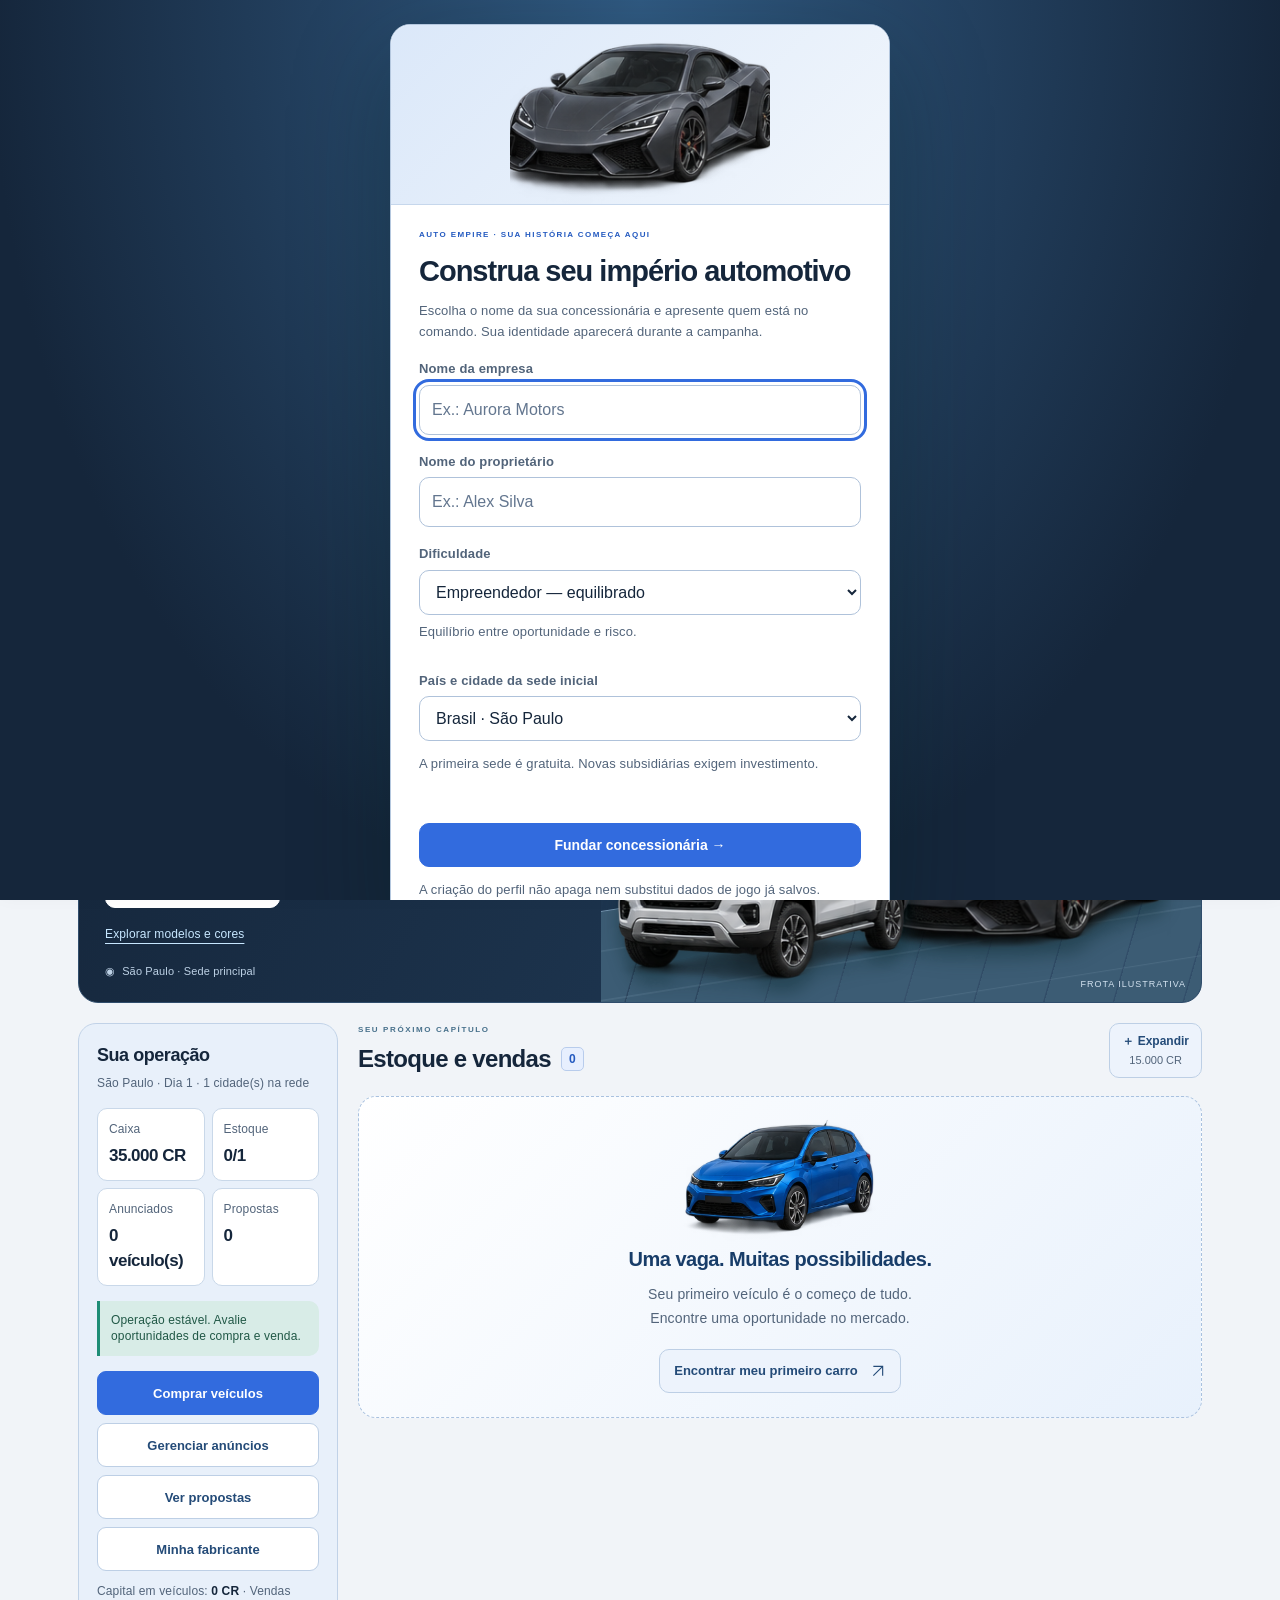
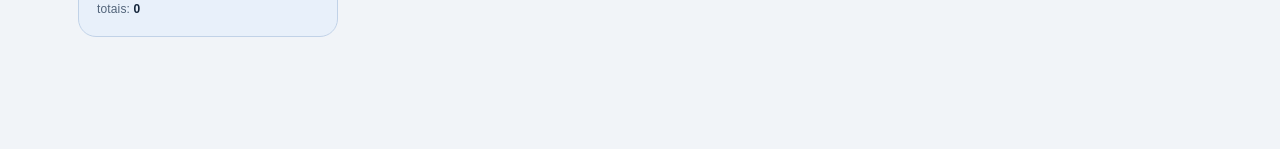
==== index.html @ 56cd92d9 "feat: add guided trading and model-specific painted vehicle collection" ====
<!doctype html>
<html lang="pt-BR">
<head>
  <meta charset="utf-8">
  <meta name="viewport" content="width=device-width,initial-scale=1,viewport-fit=cover">
  <meta name="theme-color" content="#15263b">
  <meta name="ae-release" content="motor-district-6000">
  <meta http-equiv="refresh" content="0;url=./preview/?campaign=main">
  <link rel="manifest" href="./manifest.webmanifest">
  <link rel="apple-touch-icon" href="./icon-192.png">
  <title>Auto Empire Tycoon — Motor District</title>
  <style>
    :root{font-family:system-ui,-apple-system,sans-serif;color:#163538;background:#f4f1e9;color-scheme:light}
    body{margin:0;min-height:100dvh;display:grid;place-items:center;padding:24px;box-sizing:border-box}
    main{max-width:420px;padding:32px;border:1px solid #d7ded3;border-radius:18px;background:#fffdf7}
    p{line-height:1.6;color:#55715a}a{display:inline-flex;align-items:center;min-height:44px;padding:0 18px;border-radius:9px;background:#bb5039;color:#fff;text-decoration:none}
  </style>
  <script>location.replace(new URL('./preview/?campaign=main', location.href).href);</script>
</head>
<body>
  <main><h1>Auto Empire</h1><p>Sua concessionária está pronta. Entre para continuar a campanha.</p><a href="./preview/?campaign=main">Entrar no jogo</a></main>
</body>
</html>
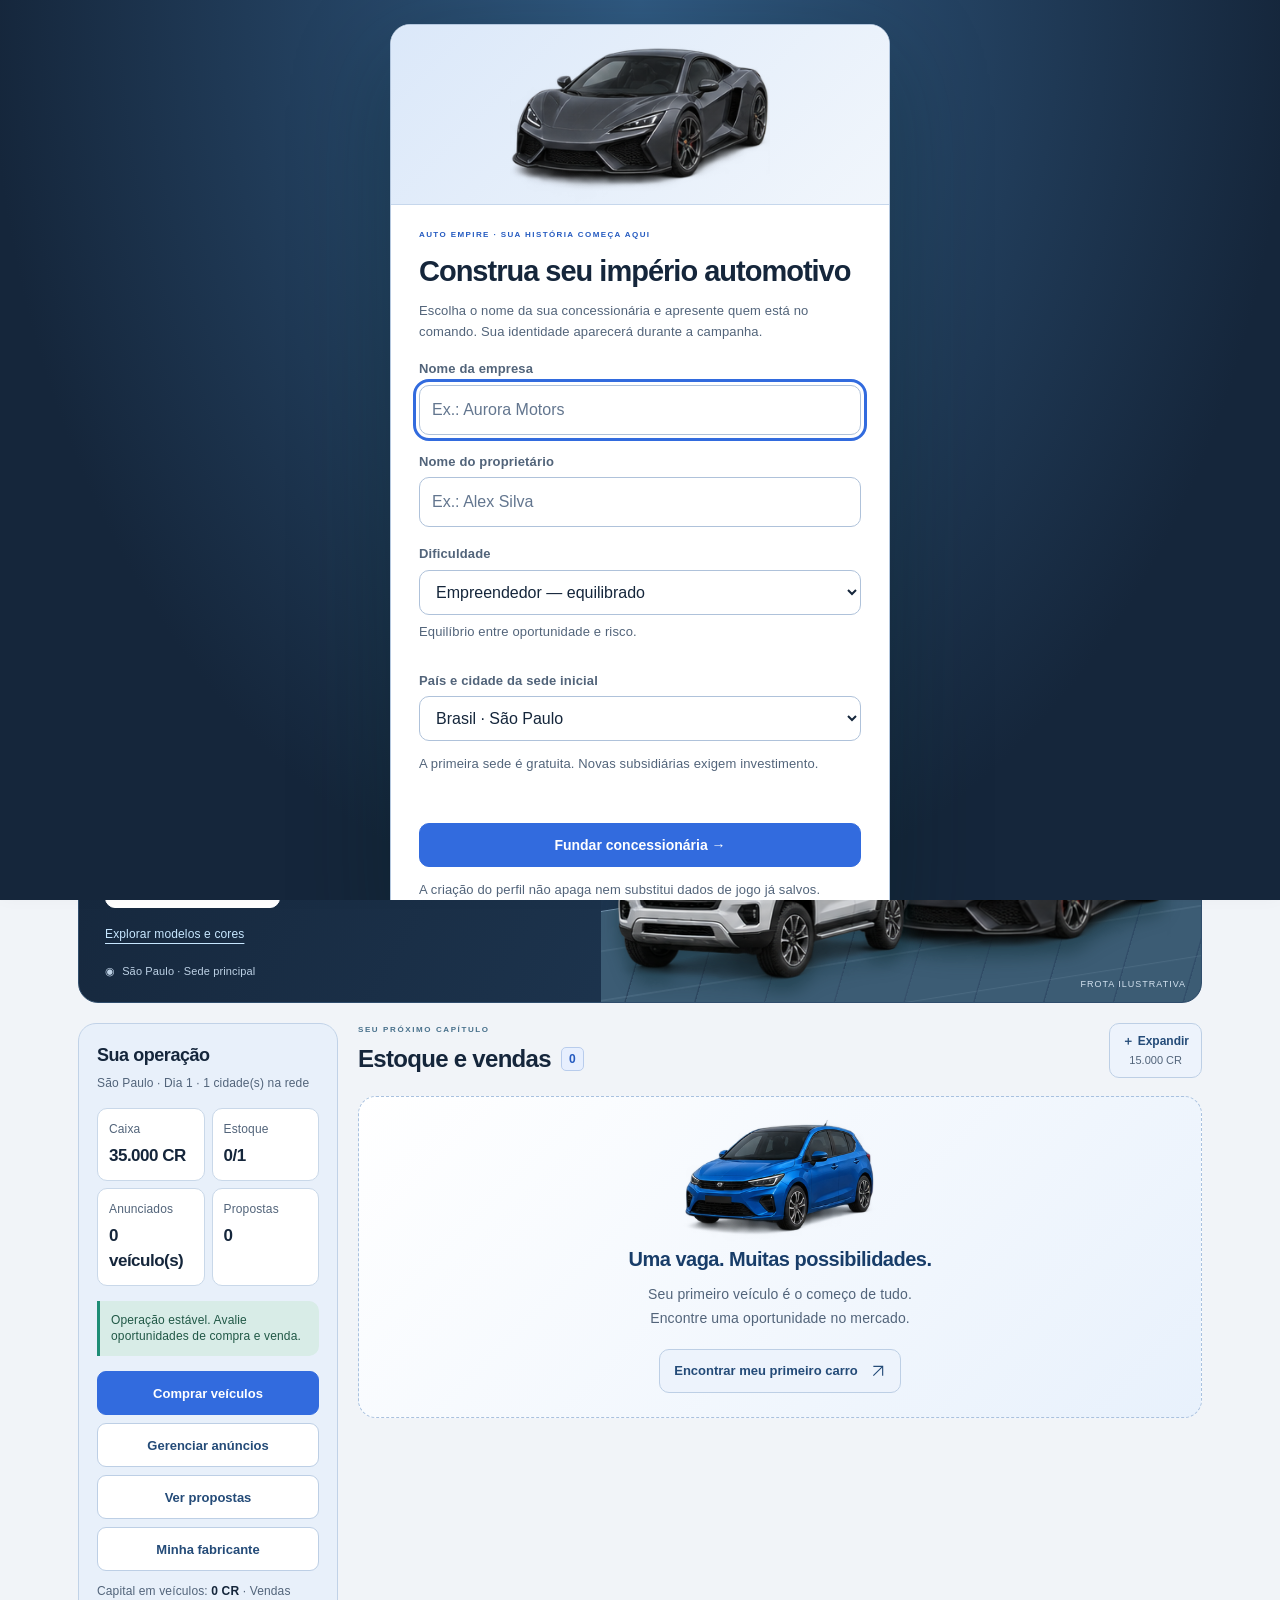
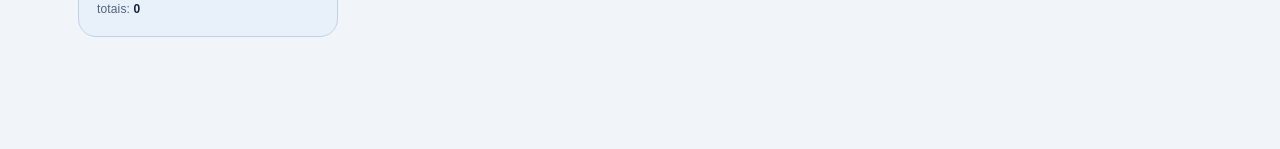
==== commit 7b4df763: "feat: complete 32-model painted collection and reorganize mobile management" ====
--- a/index.html
+++ b/index.html
@@ -4,16 +4,16 @@
   <meta charset="utf-8">
   <meta name="viewport" content="width=device-width,initial-scale=1,viewport-fit=cover">
   <meta name="theme-color" content="#15263b">
-  <meta name="ae-release" content="motor-district-6000">
+  <meta name="ae-release" content="motor-district-9000">
   <meta http-equiv="refresh" content="0;url=./preview/?campaign=main">
   <link rel="manifest" href="./manifest.webmanifest">
   <link rel="apple-touch-icon" href="./icon-192.png">
   <title>Auto Empire Tycoon — Motor District</title>
   <style>
-    :root{font-family:system-ui,-apple-system,sans-serif;color:#163538;background:#f4f1e9;color-scheme:light}
+    :root{font-family:system-ui,-apple-system,sans-serif;color:#15263b;background:#f1f4f8;color-scheme:light}
     body{margin:0;min-height:100dvh;display:grid;place-items:center;padding:24px;box-sizing:border-box}
-    main{max-width:420px;padding:32px;border:1px solid #d7ded3;border-radius:18px;background:#fffdf7}
-    p{line-height:1.6;color:#55715a}a{display:inline-flex;align-items:center;min-height:44px;padding:0 18px;border-radius:9px;background:#bb5039;color:#fff;text-decoration:none}
+    main{max-width:420px;padding:32px;border:1px solid #d8e1ec;border-radius:18px;background:#ffffff}
+    p{line-height:1.6;color:#607087}a{display:inline-flex;align-items:center;min-height:44px;padding:0 18px;border-radius:9px;background:#326bde;color:#fff;text-decoration:none}
   </style>
   <script>location.replace(new URL('./preview/?campaign=main', location.href).href);</script>
 </head>
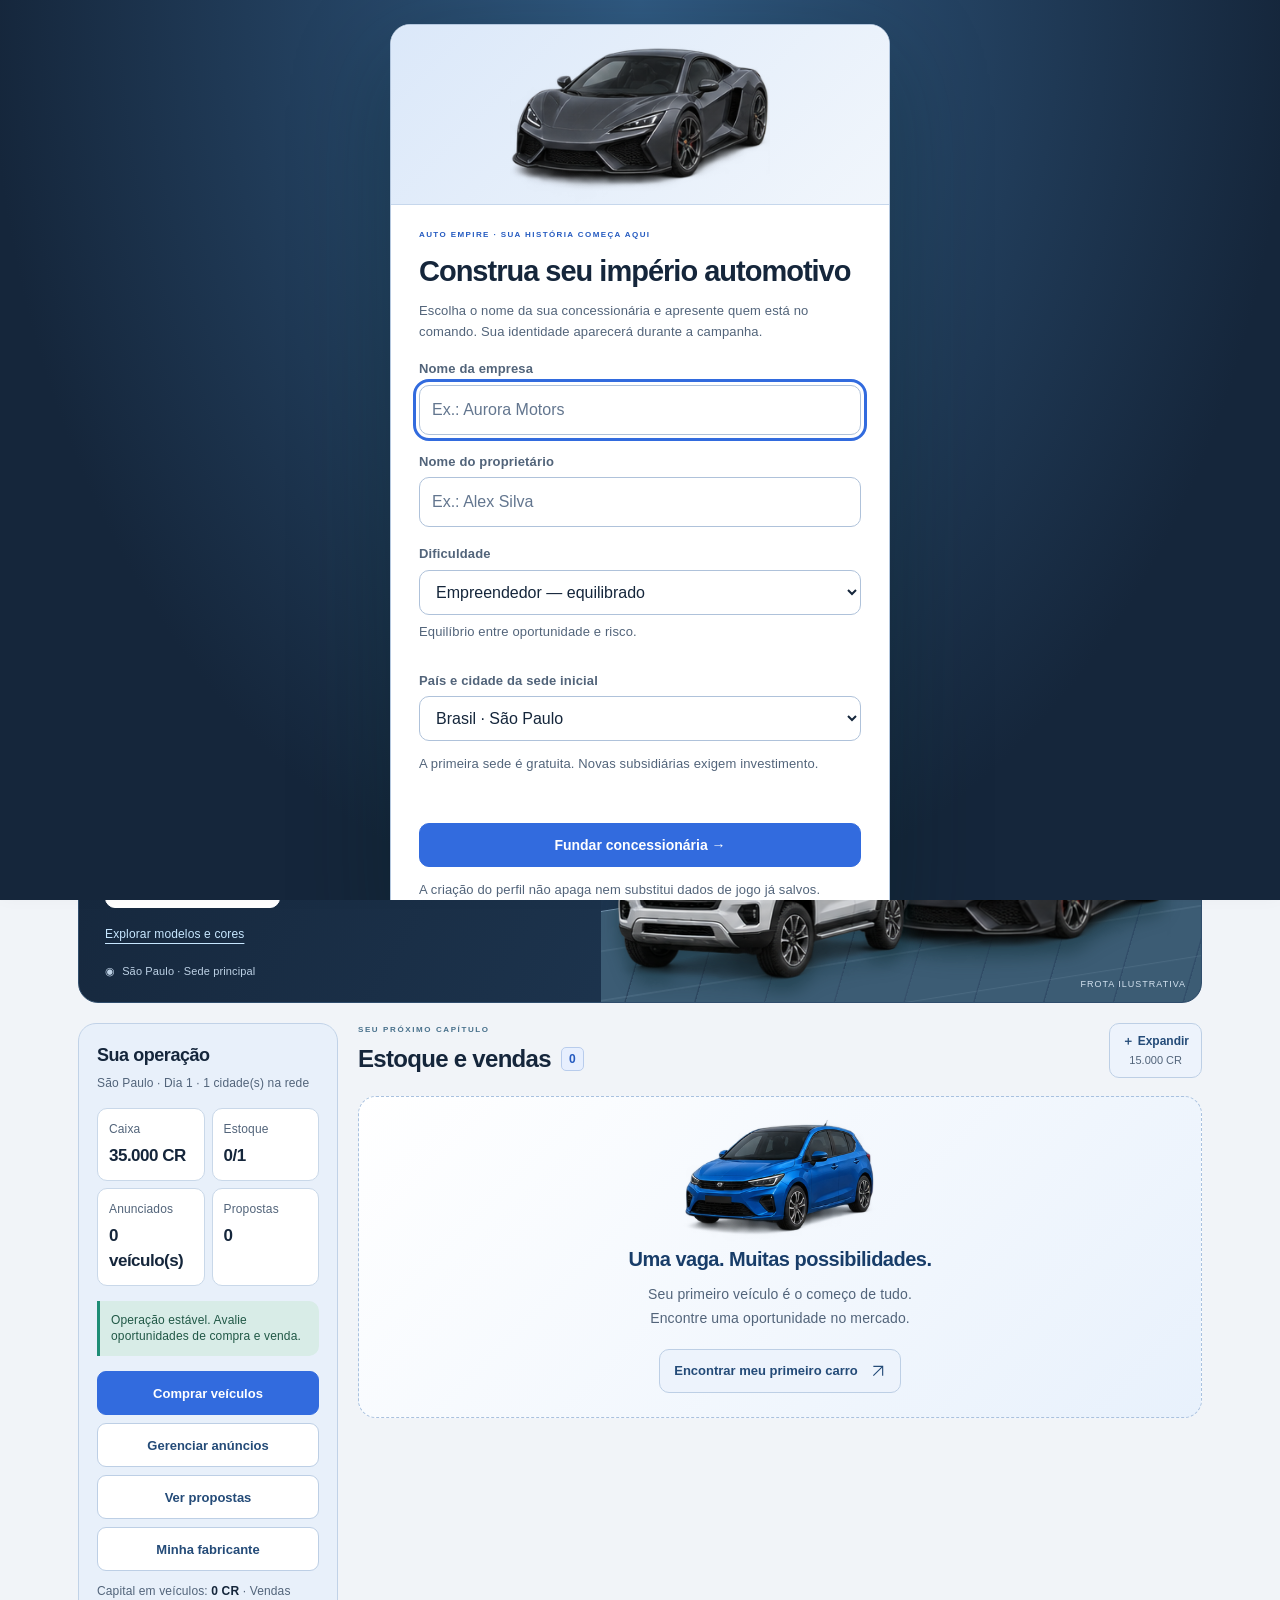
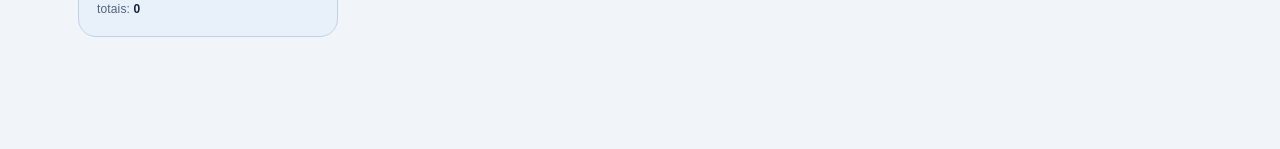
==== commit 75df6e82: "fix: expose factory foundation and unify homologated production" ====
--- a/index.html
+++ b/index.html
@@ -4,7 +4,7 @@
   <meta charset="utf-8">
   <meta name="viewport" content="width=device-width,initial-scale=1,viewport-fit=cover">
   <meta name="theme-color" content="#15263b">
-  <meta name="ae-release" content="motor-district-9000">
+  <meta name="ae-release" content="motor-district-9001">
   <meta http-equiv="refresh" content="0;url=./preview/?campaign=main">
   <link rel="manifest" href="./manifest.webmanifest">
   <link rel="apple-touch-icon" href="./icon-192.png">
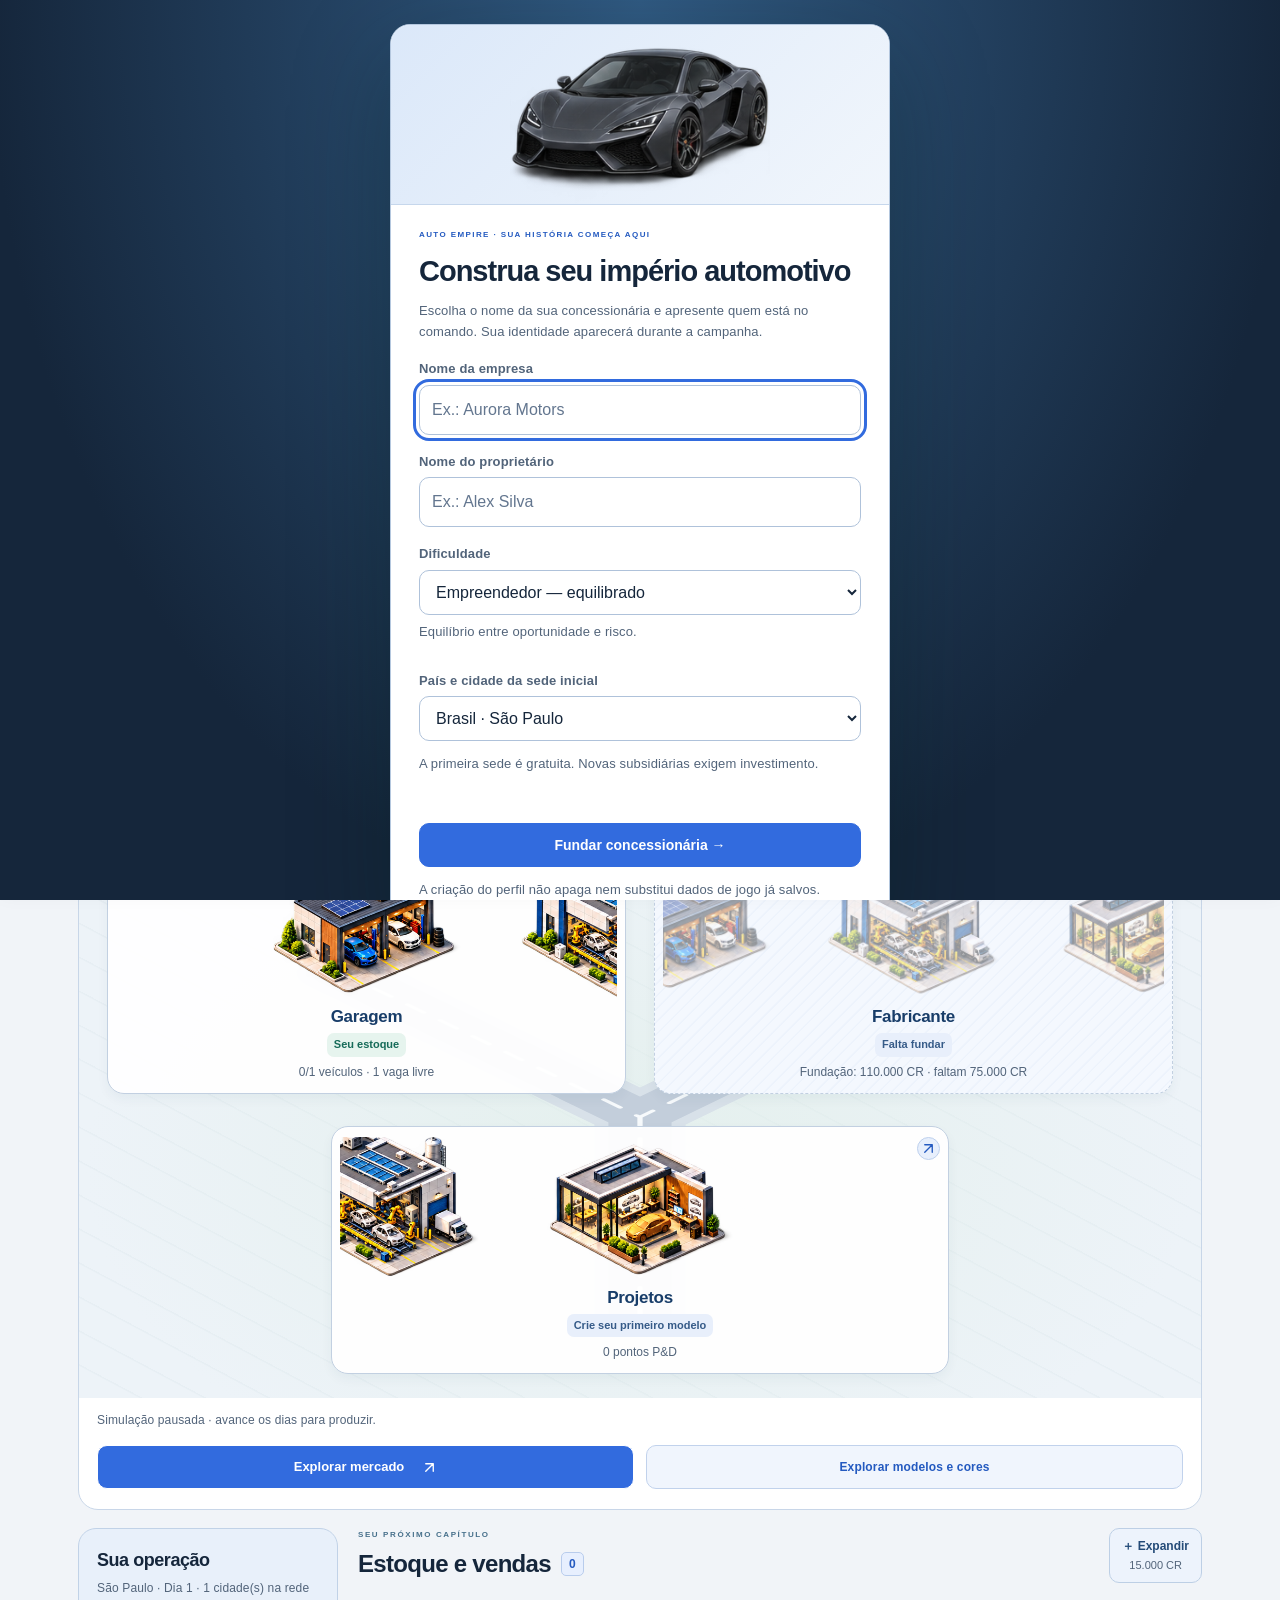
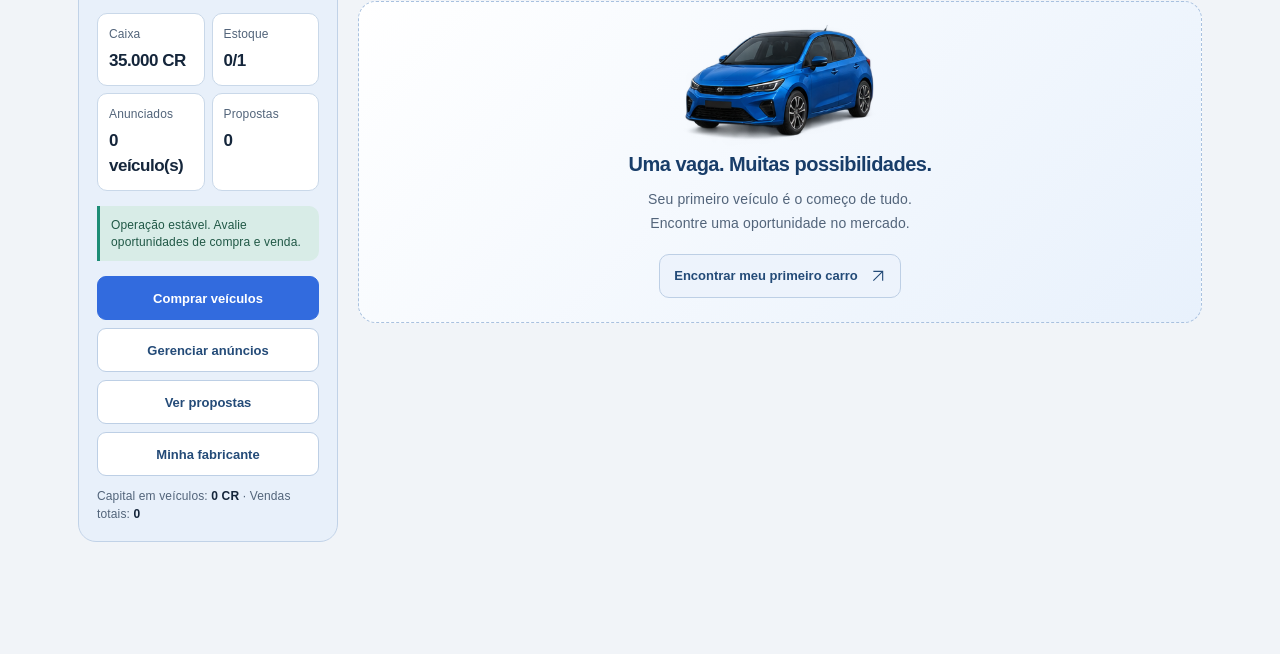
==== commit 264bb12c: "fix: prevent duplicate auction purchases and add live operations map" ====
--- a/index.html
+++ b/index.html
@@ -4,7 +4,7 @@
   <meta charset="utf-8">
   <meta name="viewport" content="width=device-width,initial-scale=1,viewport-fit=cover">
   <meta name="theme-color" content="#15263b">
-  <meta name="ae-release" content="motor-district-9001">
+  <meta name="ae-release" content="motor-district-9100">
   <meta http-equiv="refresh" content="0;url=./preview/?campaign=main">
   <link rel="manifest" href="./manifest.webmanifest">
   <link rel="apple-touch-icon" href="./icon-192.png">
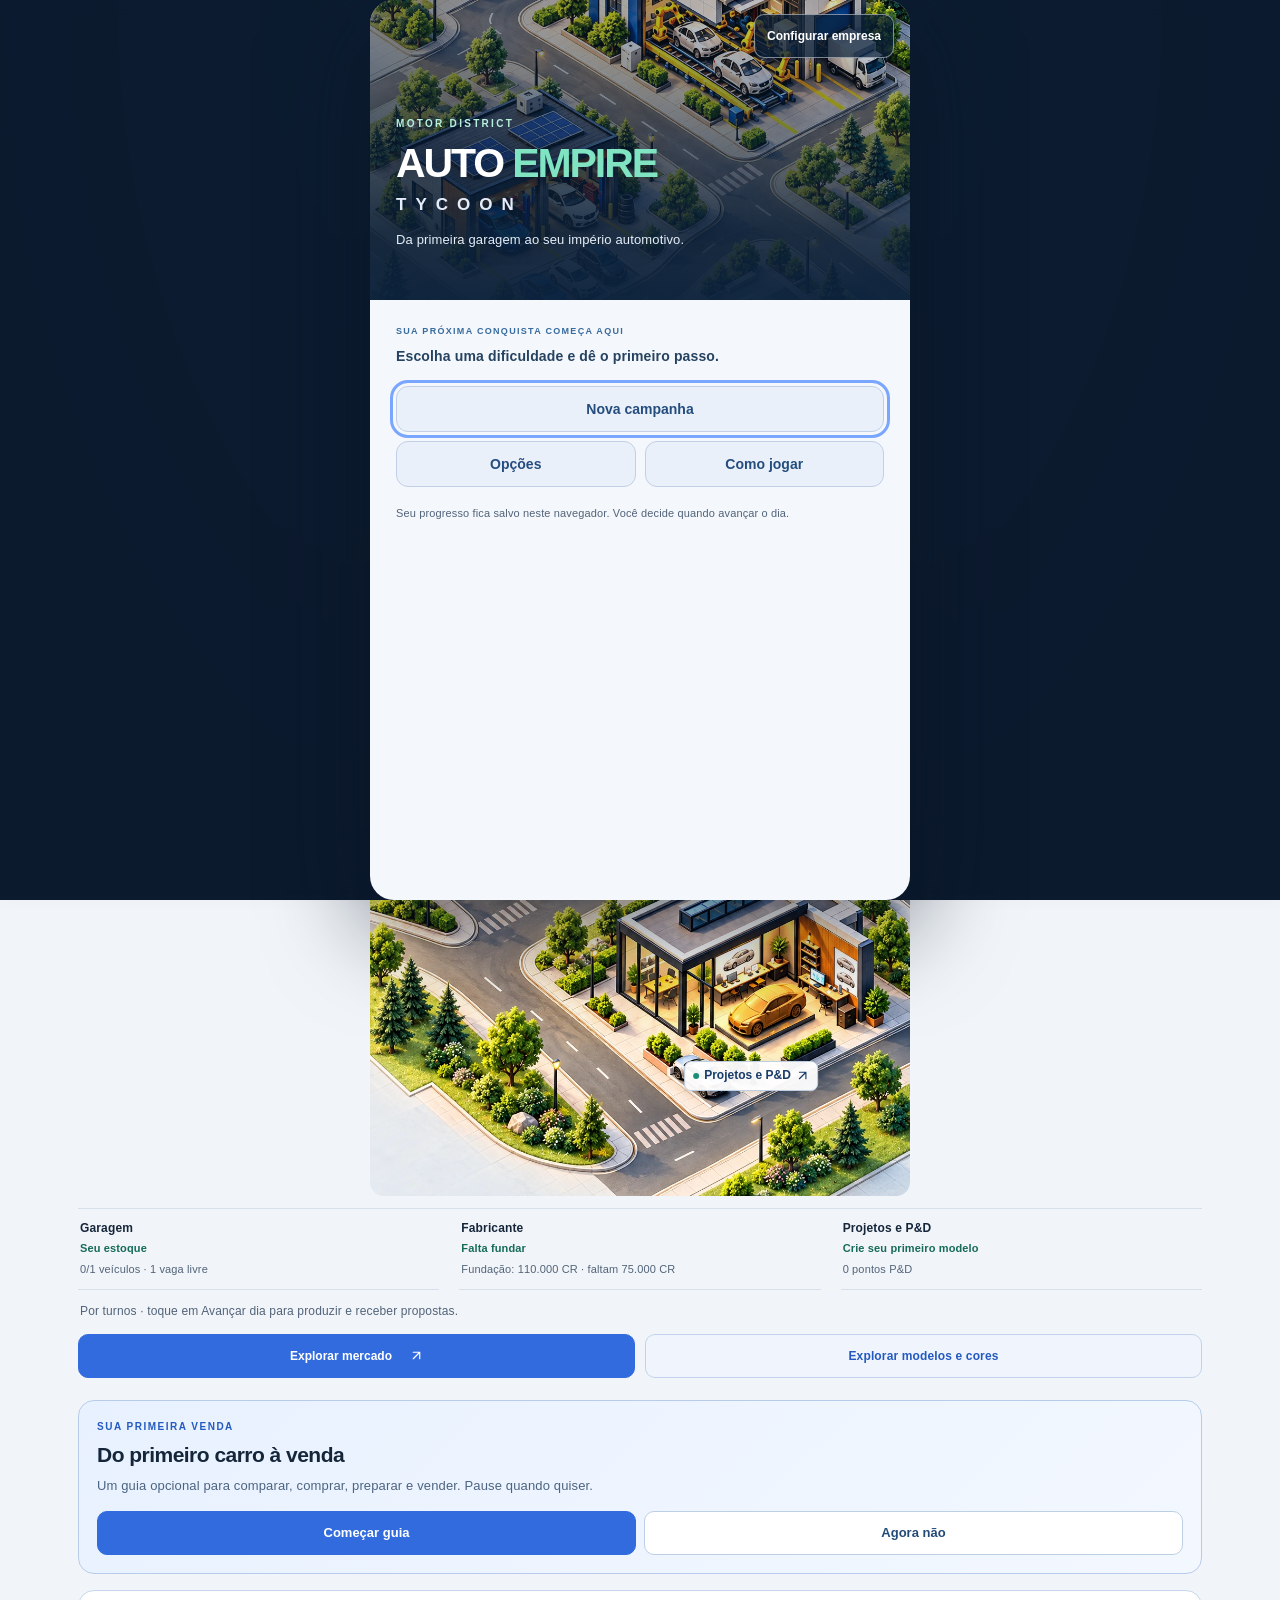
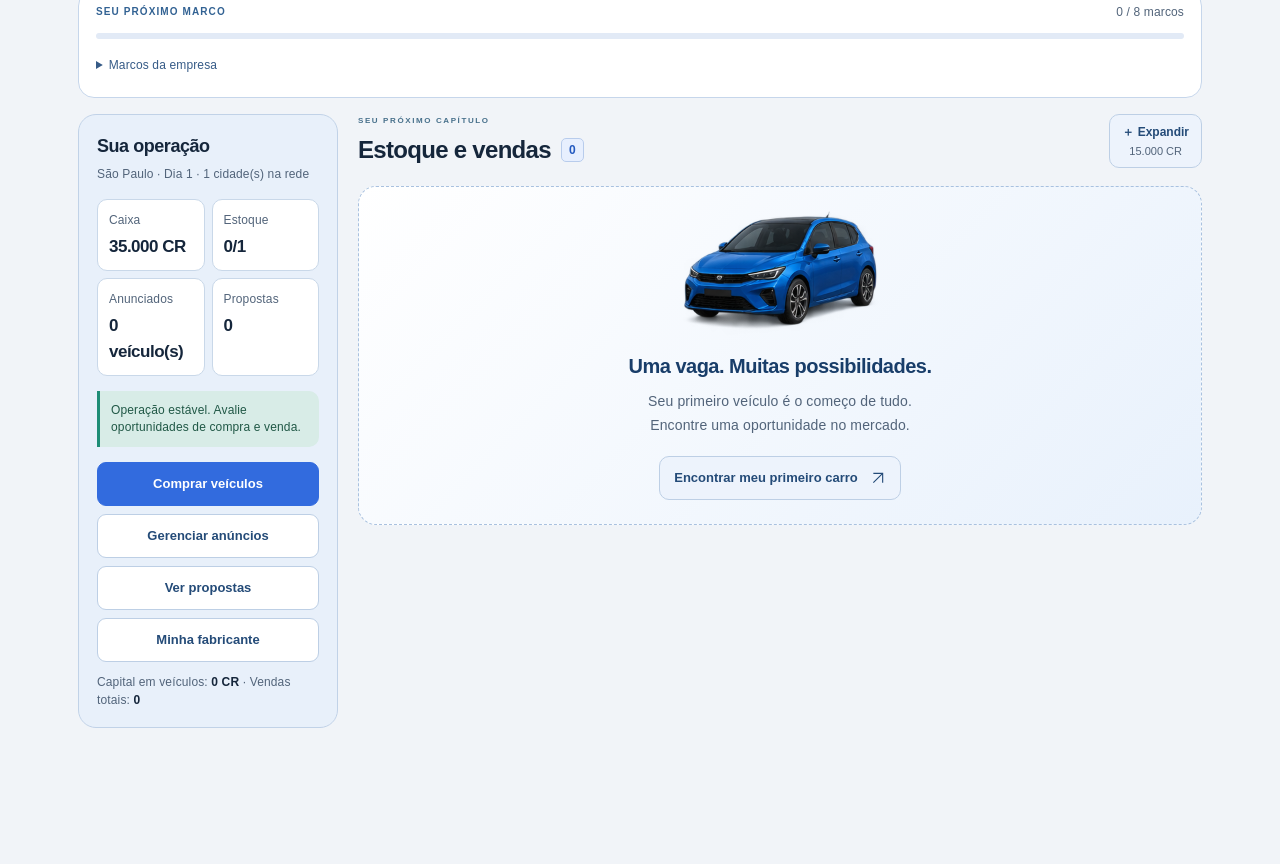
==== commit 4386ef25: "fix: complete mobile navigation, framed artwork and reliable industrial turns" ====
--- a/index.html
+++ b/index.html
@@ -4,8 +4,8 @@
   <meta charset="utf-8">
   <meta name="viewport" content="width=device-width,initial-scale=1,viewport-fit=cover">
   <meta name="theme-color" content="#15263b">
-  <meta name="ae-release" content="motor-district-9100">
-  <meta http-equiv="refresh" content="0;url=./preview/?campaign=main">
+  <meta name="ae-release" content="motor-district-15000">
+  <meta http-equiv="refresh" content="0;url=./preview/?campaign=main&menu=1">
   <link rel="manifest" href="./manifest.webmanifest">
   <link rel="apple-touch-icon" href="./icon-192.png">
   <title>Auto Empire Tycoon — Motor District</title>
@@ -15,9 +15,9 @@
     main{max-width:420px;padding:32px;border:1px solid #d8e1ec;border-radius:18px;background:#ffffff}
     p{line-height:1.6;color:#607087}a{display:inline-flex;align-items:center;min-height:44px;padding:0 18px;border-radius:9px;background:#326bde;color:#fff;text-decoration:none}
   </style>
-  <script>location.replace(new URL('./preview/?campaign=main', location.href).href);</script>
+  <script>location.replace(new URL('./preview/?campaign=main&menu=1', location.href).href);</script>
 </head>
 <body>
-  <main><h1>Auto Empire</h1><p>Sua concessionária está pronta. Entre para continuar a campanha.</p><a href="./preview/?campaign=main">Entrar no jogo</a></main>
+  <main><h1>Auto Empire</h1><p>Sua concessionária está pronta. Entre para continuar a campanha.</p><a href="./preview/?campaign=main&menu=1">Entrar no jogo</a></main>
 </body>
 </html>
